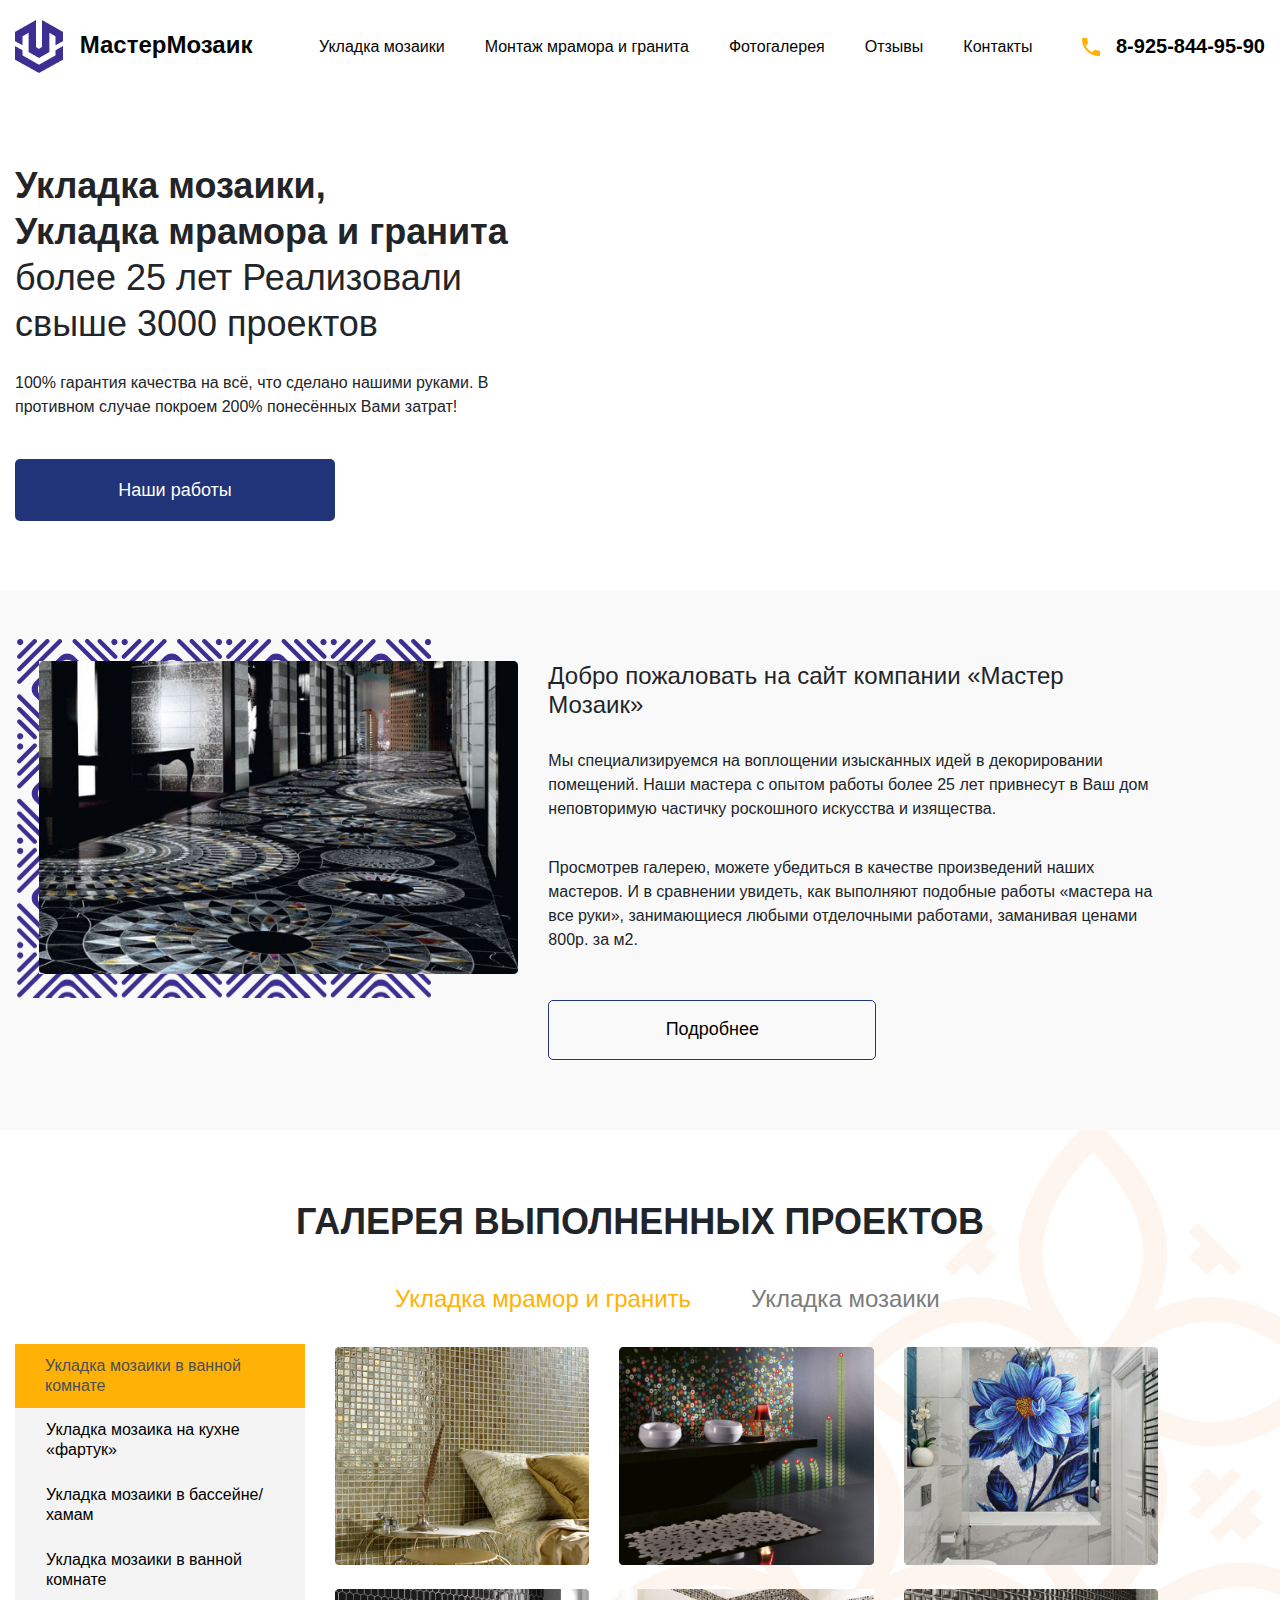
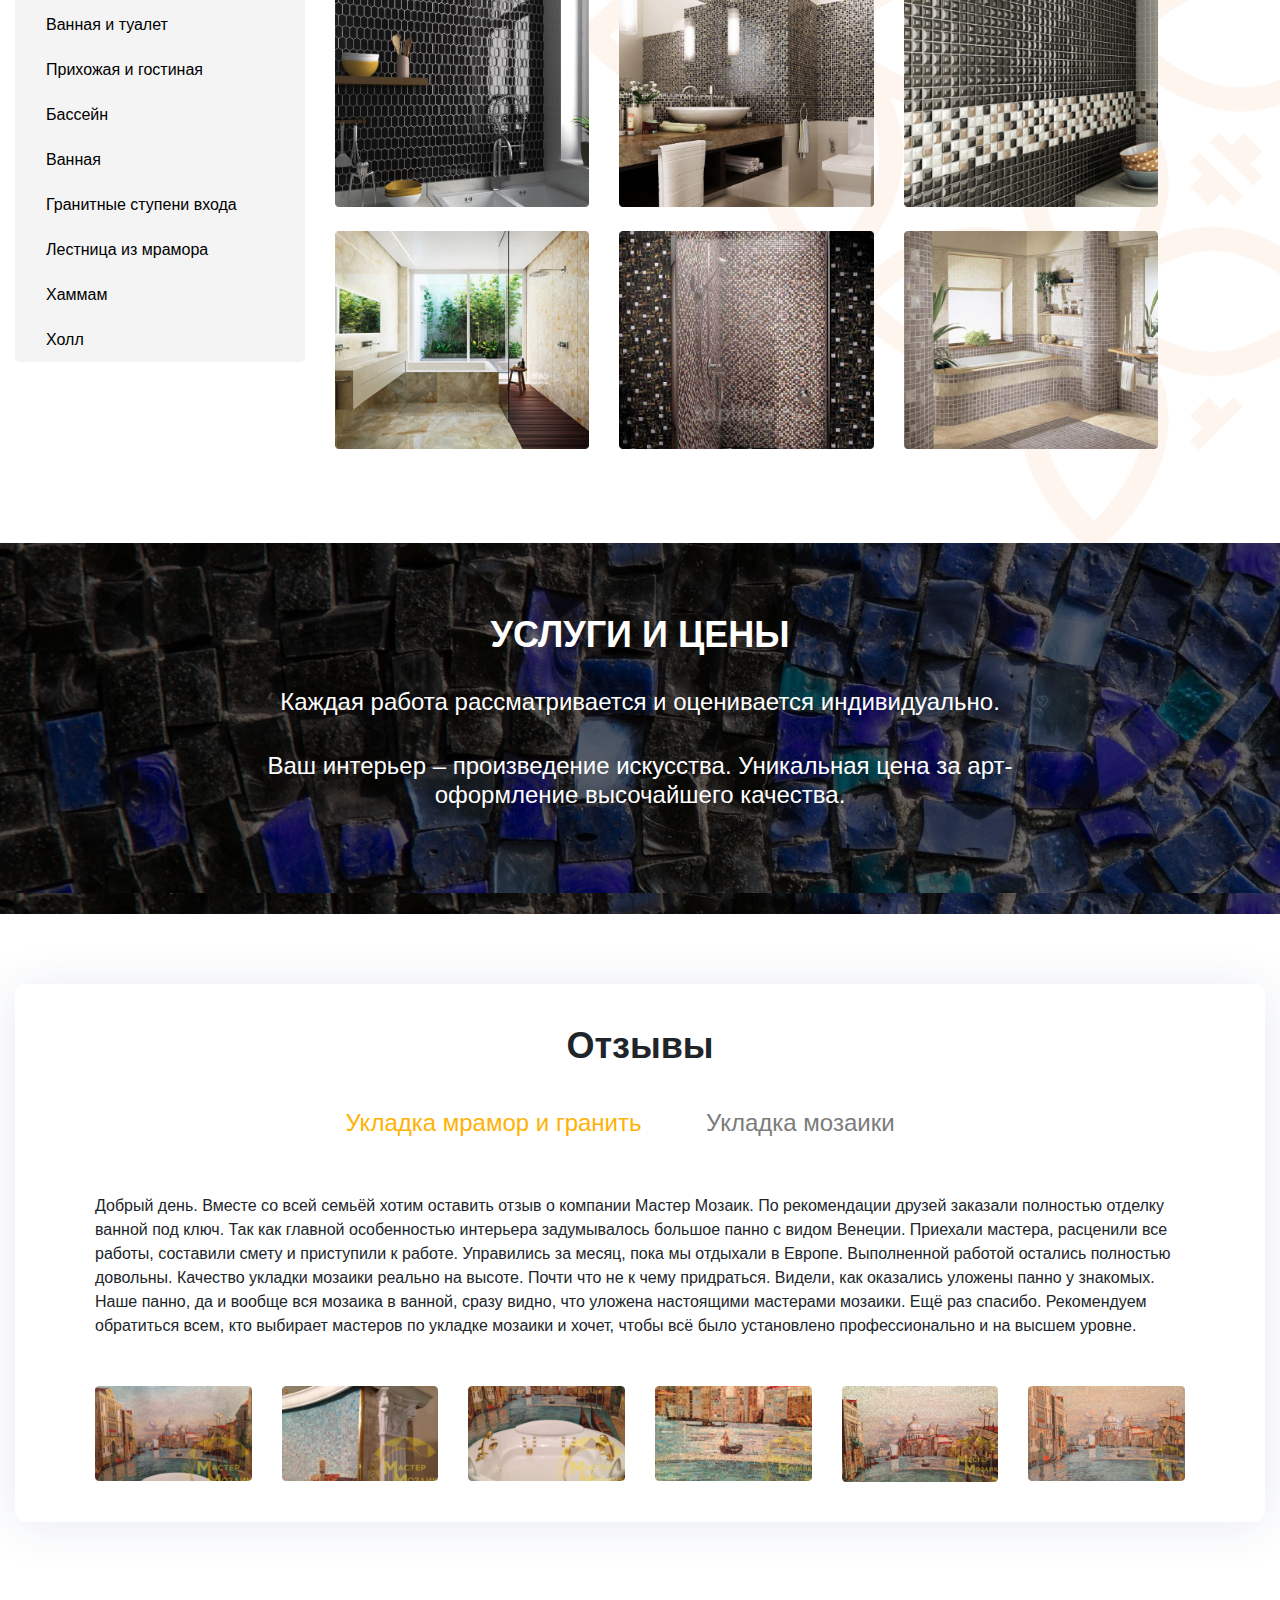
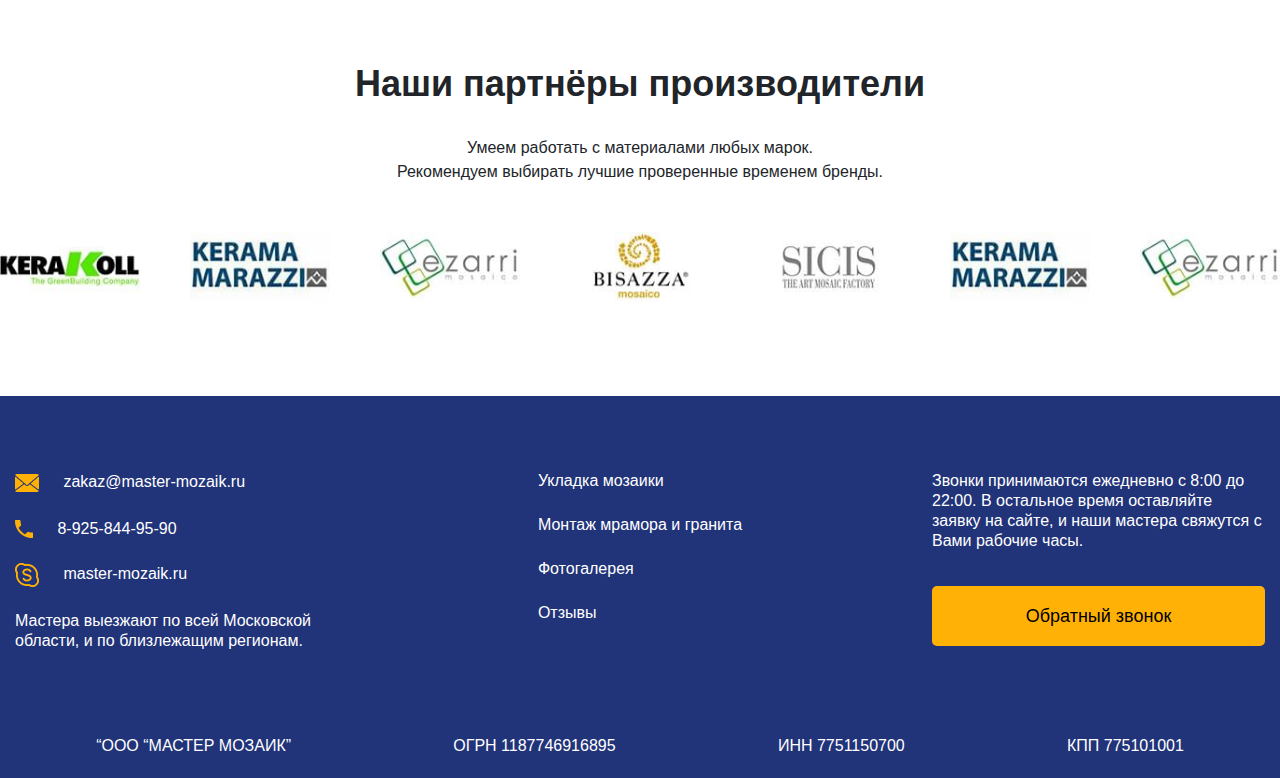
==== index.html @ a9ef850a "Add files via upload" ====
<!DOCTYPE html>
<html lang="en">
<head>
  <link rel="stylesheet" type="text/css" href="css/style.css">
  <meta charset="UTF-8">
  <meta name="viewport" content="width=device-width, initial-scale=1.0">
  <meta http-equiv="X-UA-Compatible" content="ie=edge">
  <title>new template</title>
</head>
<body>
  <header class="header">
    <div class="container">
      <div class="d-flex align-items-center">
        <div class="logo mr-auto">
          <a href="#">
            <img src="img/logo.png" alt="">
            МастерМозаик
          </a>
        </div>
        <nav class="nav">
          <a href="#">
            Укладка мозаики
          </a>
          <a href="#">
            Монтаж мрамора и гранита
          </a>
          <a href="#">
            Фотогалерея
          </a>
          <a href="#">
            Отзывы
          </a>
          <a href="#">
            Контакты
          </a>
        </nav>
        <div class="tel-box">
          <a href="tel:+8-925-844-95-90">
            <img src="img/icon-phone.png" alt="">
            8-925-844-95-90
          </a>
        </div>
      </div>
    </div>
  </header>
  <section class="start-section">
    <div class="container">
      <div class="row">
        <div class="col-md-5">
          <div class="start-section__title mb-4">
            <span>Укладка мозаики, <br/>Укладка мрамора и гранита </span>более 25 лет Реализовали свыше 3000 проектов
          </div>
          <p>
            100% гарантия качества на всё, что сделано нашими руками. В противном случае покроем 200% понесённых Вами затрат!
          </p>
          <div>
            <a href="#">
              Наши работы
            </a>
          </div>
        </div>
      </div>
    </div>
  </section>
  <section class="section-about">
    <div class="container">
      <div class="row">
        <div class="col-md-5">
          <div class="section-about__img">
            <img src="img/hallway.jpg" alt="">
          </div>
        </div>
        <div class="col-md-6">
          <div class="section-about__title">
            Добро пожаловать на сайт компании «Мастер Мозаик»
          </div>
          <p>
            Мы специализируемся на воплощении изысканных идей в декорировании помещений.
            Наши мастера с опытом работы более 25 лет привнесут в Ваш дом
            неповторимую частичку роскошного искусства и изящества.
          </p>
          <p>
            Просмотрев галерею, можете убедиться в качестве произведений наших мастеров.
            И в сравнении увидеть, как выполняют подобные работы «мастера на все руки»,
            занимающиеся любыми отделочными работами, заманивая ценами 800р. за м2.
          </p>
          <div class="link mt-5">
            <a href="#">
              Подробнее
            </a>
          </div>
        </div>
      </div>
    </div>
  </section>
  <section class="gallery">
    <div class="container">
      <div class="section-title">
        галерея выполненных проектов
      </div>
      <div class="row">
        <div class="col-md-3">
          <ul class="nav nav-tabs galleryTabs" id="galleryTabs" role="tablist">
            <li class="nav-item">
              <a class="nav-link active" data-toggle="tab" href="#galleryTabs1" role="tab" aria-selected="true">
                Укладка мозаики в ванной комнате
              </a>
            </li>
            <li class="nav-item">
              <a class="nav-link" data-toggle="tab" href="#galleryTabs2" role="tab" aria-selected="false">
                Укладка мозаика на кухне «фартук»
              </a>
            </li>
            <li class="nav-item">
              <a class="nav-link" data-toggle="tab" href="#galleryTabs3" role="tab" aria-selected="false">
                Укладка мозаики в бассейне/хамам
              </a>
            </li>
            <li class="nav-item">
              <a class="nav-link" data-toggle="tab" href="#galleryTabs4" role="tab" aria-selected="false">
                Укладка мозаики в ванной комнате
              </a>
            </li>
            <li class="nav-item">
              <a class="nav-link" data-toggle="tab" href="#galleryTabs5" role="tab" aria-selected="false">
                Ванная и туалет
              </a>
            </li>
            <li class="nav-item">
              <a class="nav-link" data-toggle="tab" href="#galleryTabs6" role="tab" aria-selected="false">
                Прихожая и гостиная
              </a>
            </li>
            <li class="nav-item">
              <a class="nav-link" data-toggle="tab" href="#galleryTabs7" role="tab" aria-selected="false">
                Бассейн
              </a>
            </li>
            <li class="nav-item">
              <a class="nav-link" data-toggle="tab" href="#galleryTabs8" role="tab" aria-selected="false">
                Ванная
              </a>
            </li>
            <li class="nav-item">
              <a class="nav-link" data-toggle="tab" href="#galleryTabs9" role="tab" aria-selected="false">
                Гранитные ступени входа
              </a>
            </li>
            <li class="nav-item">
              <a class="nav-link" data-toggle="tab" href="#galleryTabs10" role="tab" aria-selected="false">
                Лестница из мрамора
              </a>
            </li>
            <li class="nav-item">
              <a class="nav-link" data-toggle="tab" href="#galleryTabs11" role="tab" aria-selected="false">
                Хаммам
              </a>
            </li>
            <li class="nav-item">
              <a class="nav-link" data-toggle="tab" href="#galleryTabs12" role="tab" aria-selected="false">
                Холл
              </a>
            </li>
          </ul>

        </div>
        <div class="col-md-8">
          <div class="tab-content" id="galleryTabsContent">
            <div class="tab-pane fade show active" id="galleryTabs1" role="tabpanel">

              <ul class="nav nav-tabs galleryChoiceTabs" id="galleryChoiceTabs" role="tablist">
                <li class="nav-item">
                  <a class="nav-link active" id="home-tab" data-toggle="tab" href="#galleryChoiceTabs1" role="tab" aria-selected="true">
                    Укладка мрамор и гранить
                  </a>
                </li>
                <li class="nav-item">
                  <a class="nav-link" id="profile-tab" data-toggle="tab" href="#galleryChoiceTabs2" role="tab" aria-selected="false">
                    Укладка мозаики
                  </a>
                </li>
              </ul>
              <div class="tab-content" id="galleryChoiceTabsContent">
                <div class="tab-pane fade show active" id="galleryChoiceTabs1" role="tabpanel">
                  <div class="row">
                    <div class="col-md-4">
                      <div class="item-box">
                        <img src="img/gallery1.jpg" alt="">
                      </div>
                    </div>
                    <div class="col-md-4 mb-4">
                      <div class="item-box">
                        <img src="img/gallery2.jpg" alt="">
                      </div>
                    </div>
                    <div class="col-md-4 mb-4">
                      <div class="item-box">
                        <img src="img/gallery3.jpg" alt="">
                      </div>
                    </div>
                    <div class="col-md-4 mb-4">
                      <div class="item-box">
                        <img src="img/gallery4.jpg" alt="">
                      </div>
                    </div>
                    <div class="col-md-4 mb-4">
                      <div class="item-box">
                        <img src="img/gallery5.jpg" alt="">
                      </div>
                    </div>
                    <div class="col-md-4 mb-4">
                      <div class="item-box">
                        <img src="img/gallery6.jpg" alt="">
                      </div>
                    </div>
                    <div class="col-md-4 mb-4">
                      <div class="item-box">
                        <img src="img/gallery7.jpg" alt="">
                      </div>
                    </div>
                    <div class="col-md-4 mb-4">
                      <div class="item-box">
                        <img src="img/gallery8.jpg" alt="">
                      </div>
                    </div>
                    <div class="col-md-4 mb-4">
                      <div class="item-box">
                        <img src="img/gallery9.jpg" alt="">
                      </div>
                    </div>
                  </div>
                </div>
                <div class="tab-pane fade" id="galleryChoiceTabs2" role="tabpanel">
                  <div class="row">
                    <div class="col-md-4 mb-4">
                      <div class="item-box">
                        <img src="img/gallery4.jpg" alt="">
                      </div>
                    </div>
                    <div class="col-md-4 mb-4">
                      <div class="item-box">
                        <img src="img/gallery5.jpg" alt="">
                      </div>
                    </div>
                    <div class="col-md-4 mb-4">
                      <div class="item-box">
                        <img src="img/gallery6.jpg" alt="">
                      </div>
                    </div>
                    <div class="col-md-4 mb-4">
                      <div class="item-box">
                        <img src="img/gallery7.jpg" alt="">
                      </div>
                    </div>
                    <div class="col-md-4 mb-4">
                      <div class="item-box">
                        <img src="img/gallery8.jpg" alt="">
                      </div>
                    </div>
                    <div class="col-md-4 mb-4">
                      <div class="item-box">
                        <img src="img/gallery9.jpg" alt="">
                      </div>
                    </div>
                  </div>
                </div>
              </div>

            </div>
            <div class="tab-pane fade" id="galleryTabs2" role="tabpanel">
              2
            </div>
            <div class="tab-pane fade" id="galleryTabs3" role="tabpanel">
              3
            </div>
            <div class="tab-pane fade" id="galleryTabs4" role="tabpanel">
              4
            </div>
            <div class="tab-pane fade" id="galleryTabs5" role="tabpanel">
              5
            </div>
            <div class="tab-pane fade" id="galleryTabs6" role="tabpanel">
              6
            </div>
            <div class="tab-pane fade" id="galleryTabs7" role="tabpanel">
              7
            </div>
            <div class="tab-pane fade" id="galleryTabs8" role="tabpanel">
              8
            </div>
            <div class="tab-pane fade" id="galleryTabs9" role="tabpanel">
              9
            </div>
            <div class="tab-pane fade" id="galleryTabs10" role="tabpanel">
              10
            </div>
            <div class="tab-pane fade" id="galleryTabs11" role="tabpanel">
              11
            </div>
            <div class="tab-pane fade" id="galleryTabs12" role="tabpanel">
              12
            </div>
          </div>
        </div>
      </div>
    </div>
  </section>
  <section class="banner text-center" style="background-image: url('img/banner1.jpg')">
    <div class="container">
      <div class="banner_title">
        Услуги и цены
      </div>
      <p>
        Каждая работа рассматривается и оценивается индивидуально.
      </p>
      <p>
        Ваш интерьер – произведение искусства. Уникальная цена за арт-оформление высочайшего качества.
      </p>
    </div>
  </section>
  <section class="reviews">
    <div class="container">
      <div class="reviews__box">
        <div class="section-title">
          Отзывы
        </div>
        <ul class="nav nav-tabs galleryChoiceTabs reviewsTabs mb-5" id="reviewsTabs" role="tablist">
          <li class="nav-item">
            <a class="nav-link active" id="home-tab" data-toggle="tab" href="#reviewsTabs1" role="tab" aria-selected="true">
              Укладка мрамор и гранить
            </a>
          </li>
          <li class="nav-item">
            <a class="nav-link" id="profile-tab" data-toggle="tab" href="#reviewsTabs2" role="tab" aria-selected="false">
              Укладка мозаики
            </a>
          </li>
        </ul>
        <div class="tab-content" id="reviewsTabsContent">
          <div class="tab-pane fade show active" id="reviewsTabs1" role="tabpanel">
            <p>
              Добрый день. Вместе со всей семьёй хотим оставить отзыв о компании Мастер Мозаик. По рекомендации друзей заказали полностью отделку ванной под ключ. Так как главной особенностью интерьера задумывалось большое панно с видом Венеции. Приехали мастера, расценили все работы, составили смету и приступили к работе. Управились за месяц, пока мы отдыхали в Европе. Выполненной работой остались полностью довольны. Качество укладки мозаики реально на высоте. Почти что не к чему придраться. Видели, как оказались уложены панно у знакомых. Наше панно, да и вообще вся мозаика в ванной, сразу видно, что уложена настоящими мастерами мозаики. Ещё раз спасибо. Рекомендуем обратиться всем, кто выбирает мастеров по укладке мозаики и хочет, чтобы всё было установлено профессионально и на высшем уровне.
            </p>
            <div class="row mt-5">
              <div class="col-md-2">
                <img src="img/reviews1.jpg" alt="">
              </div>
              <div class="col-md-2">
                <img src="img/reviews2.jpg" alt="">
              </div>
              <div class="col-md-2">
                <img src="img/reviews3.jpg" alt="">
              </div>
              <div class="col-md-2">
                <img src="img/reviews4.jpg" alt="">
              </div>
              <div class="col-md-2">
                <img src="img/reviews5.jpg" alt="">
              </div>
              <div class="col-md-2">
                <img src="img/reviews6.jpg" alt="">
              </div>
            </div>
          </div>
          <div class="tab-pane fade" id="reviewsTabs2" role="tabpanel">

          </div>
        </div>

      </div>
    </div>
  </section>
  <section class="partners">
      <div class="section-title">
        Наши партнёры производители
      </div>
      <p>
        Умеем работать с материалами любых марок.
      </p>
      <p>
        Рекомендуем выбирать лучшие проверенные временем бренды.
      </p>
      <div class="loop owl-carousel owl-theme owl-loaded owl-drag mt-5">
        <img src="img/partners1.jpg" alt="">
        <img src="img/partners2.jpg" alt="">
        <img src="img/partners3.jpg" alt="">
        <img src="img/partners4.jpg" alt="">
        <img src="img/partners5.jpg" alt="">
        <img src="img/partners6.jpg" alt="">
        <img src="img/partners7.jpg" alt="">
        <img src="img/partners3.jpg" alt="">
        <img src="img/partners4.jpg" alt="">
      </div>
  </section>

  <footer class="footer">
    <div class="container">
      <div class="d-flex justify-content-between align-items-start">
        <div>
          <a href="mailto:zakaz@master-mozaik.ru">
            <img src="img/icon-envelope.png" alt="">
            zakaz@master-mozaik.ru
          </a>
          <a href="tel:+89258449590">
            <img src="img/icon-phone.png" alt="">
            8-925-844-95-90
          </a>
          <a href="#">
            <img src="img/icon-skype.png" alt="">
            master-mozaik.ru
          </a>
          <p>
            Мастера выезжают по всей Московской
            области, и по близлежащим регионам.
          </p>
        </div>
        <div>
          <a href="#">
            Укладка мозаики
          </a>
          <a href="#">
            Монтаж мрамора и гранита
          </a>
          <a href="#">
            Фотогалерея
          </a>
          <a href="#">
            Отзывы
          </a>
        </div>
        <div>
          <p>
            Звонки принимаются ежедневно с 8:00 до 22:00. В остальное время оставляйте заявку на сайте, и наши мастера свяжутся с Вами рабочие часы.
          </p>
          <button class="btn btn-callback">
            Обратный звонок
          </button>
        </div>
      </div>
      <div class="d-flex justify-content-around mt-5 text-white">
        <div>
          “ООО “МАСТЕР МОЗАИК”
        </div>
        <div>
          ОГРН 1187746916895
        </div>
        <div>
          ИНН 7751150700
        </div>
        <div>
          КПП 775101001
        </div>
      </div>
    </div>
  </footer>


  <script src="js/jquery-3.1.1.min.js"></script>
  <script src="js/bootstrap.min.js"></script>
  <script src="js/owl.carousel.min.js"></script>
  <script src="js/app.js"></script>
</body>
</html>
---- css/style.css ----
@import "normalize.css";
@import "bootstrap.min.css";
@import "owl.carousel.min.css";

<link rel="preconnect" href="https://fonts.googleapis.com">
<link rel="preconnect" href="https://fonts.gstatic.com" crossorigin>
<link href="https://fonts.googleapis.com/css2?family=Montserrat:wght@400;500;600&display=swap" rel="stylesheet">
body{
  font-family: 'Montserrat', sans-serif;
  font-size: 16px;
  color: #000;
  line-height: 26px;
}
img{
  max-width: 100%;
}
input,
button,
button:focus{
  outline: none;
  box-shadow: none !important;
}
a:hover{
  text-decoration: none;
}
section{
  padding: 70px 0;
}
.header{
  padding: 20px 0;
}
.logo a{
  font-weight: 600;
  font-size: 24px;
  line-height: 29px;
  color: #050505;
  display: block;
}
.logo img{
  margin-right: 10px;
}
.nav a{
  font-weight: 400;
  font-size: 16px;
  line-height: 20px;
  color: #050505;
  margin-right: 40px;
}
.tel-box a{
  font-weight: 700;
  font-size: 20px;
  line-height: 24px;
  color: #000;
}
.tel-box img{
  margin: 0 10px;
}
.section-about{
  background-color: #F9F9F9;
}
.section-about__img img{
  padding-left: 24px;
}
.section-about__img{
  position: relative;
  z-index: 1;
}
.section-about__img:before{
  content: "";
  position: absolute;
  width: 100%;
  height: 115%;
  left: 0;
  top: -7.5%;
  background-image: url("../img/hallway-bg.png");
  background-repeat: no-repeat;
  z-index: -1;
}
.section-about__title{
  font-weight: 500;
  font-size: 24px;
  line-height: 29px;
  margin-bottom: 30px;
}
p{
  margin-bottom: 35px;
}
.link a,
.link button{
  border-radius: 5px;
  width: 328px;
  height: 60px;
  background: transparent;
  border: 1px solid #22347C;
  color: #000;
  display: block;
  text-align: center;
  padding: 15px 0;
  font-size: 18px;
}
.section-title{
  font-weight: 600;
  font-size: 36px;
  line-height: 44px;
  text-transform: uppercase;
  margin-bottom: 30px;
  text-align: center;
}
.gallery{
  background-image: url("../img/gallery-bg.png");
  background-repeat: no-repeat;
  background-position: right;
}
.galleryTabs li{
  display: block;
  width: 100%;
}
.galleryTabs a{
  font-weight: 400;
  font-size: 16px;
  line-height: 20px;
  color: #000;
  display: block;
  width: 100%;
  padding: 12px 30px;
  margin: 0;
  border-radius: 0 !important;
}
.galleryTabs a.active{
  background-color: #FFB106 !important;
  border: none;
}
.galleryTabs a:hover{
  border-color: #FFB106 !important;
}
.galleryTabs{
  background-color: #F4F4F4;
  border-radius: 5px;
  margin-top: 70px;
}

.galleryChoiceTabs a{
  font-weight: 500;
  font-size: 24px;
  line-height: 29px;
  color: #7C7C7C;
  border: none !important;
  padding: 10px 10px;
}
.nav-tabs{
  border: none;
}
.galleryChoiceTabs a.active{
  color: #FFB106 !important;
  border: none;
}
.galleryChoiceTabs {
  margin-left: 50px;
  margin-bottom: 25px;
}
.banner_title{
  font-weight: 600;
  font-size: 36px;
  line-height: 44px;
  text-align: center;
  text-transform: uppercase;
  color: #FFF;
  margin-bottom: 30px;
}
.banner p{
  color: #fff;
  font-size: 24px;
  line-height: 29px;
  max-width: 770px;
  margin-left: auto;
  margin-right: auto;
}
.reviews__box{
  background: #FFFFFF;
  box-shadow: 0px 4px 50px rgba(33, 51, 121, 0.1);
  border-radius: 10px;
  padding: 40px 80px;
}
.reviewsTabs{
  margin: 0;
  display: block;
  text-align: center;
}
.reviewsTabs li{
  display: inline-block;
}
.partners .section-title,
.reviews .section-title{
  text-transform: none;
}
.partners p{
  max-width: 555px;
  margin: 0 auto;
  text-align: center;
}
.footer{
  background-color: #213379;
  padding-top: 75px;
  padding-bottom: 20px;
}
.footer a{
  font-weight: 400;
  font-size: 16px;
  line-height: 20px;
  color: #FFFFFF;
  display: block;
  margin-bottom: 24px;
}
.footer p{
  font-weight: 400;
  font-size: 16px;
  line-height: 20px;
  color: #FFFFFF;
  max-width: 333px;
}
.footer img{
  margin-right: 20px;
}
.btn-callback{
  font-weight: 500;
  font-size: 18px;
  line-height: 22px;
  color: #000000;
  width: 100%;
  padding: 18px;
  background: #FFB106;
  box-shadow: 0px 4px 5px rgba(0, 0, 0, 0.05);
  border-radius: 5px;
}
.start-section__title{
  font-weight: 400;
  font-size: 36px;
  line-height: 46px;
}
.start-section__title span{
  font-weight: 600;
  display: block;
}
.start-section a{
  font-weight: 500;
  font-size: 18px;
  line-height: 22px;
  color: #fff;
  background: #213379;
  border-radius: 5px;
  padding: 20px;
  width: 320px;
  display: block;
  margin-top: 40px;
  text-align: center;
}
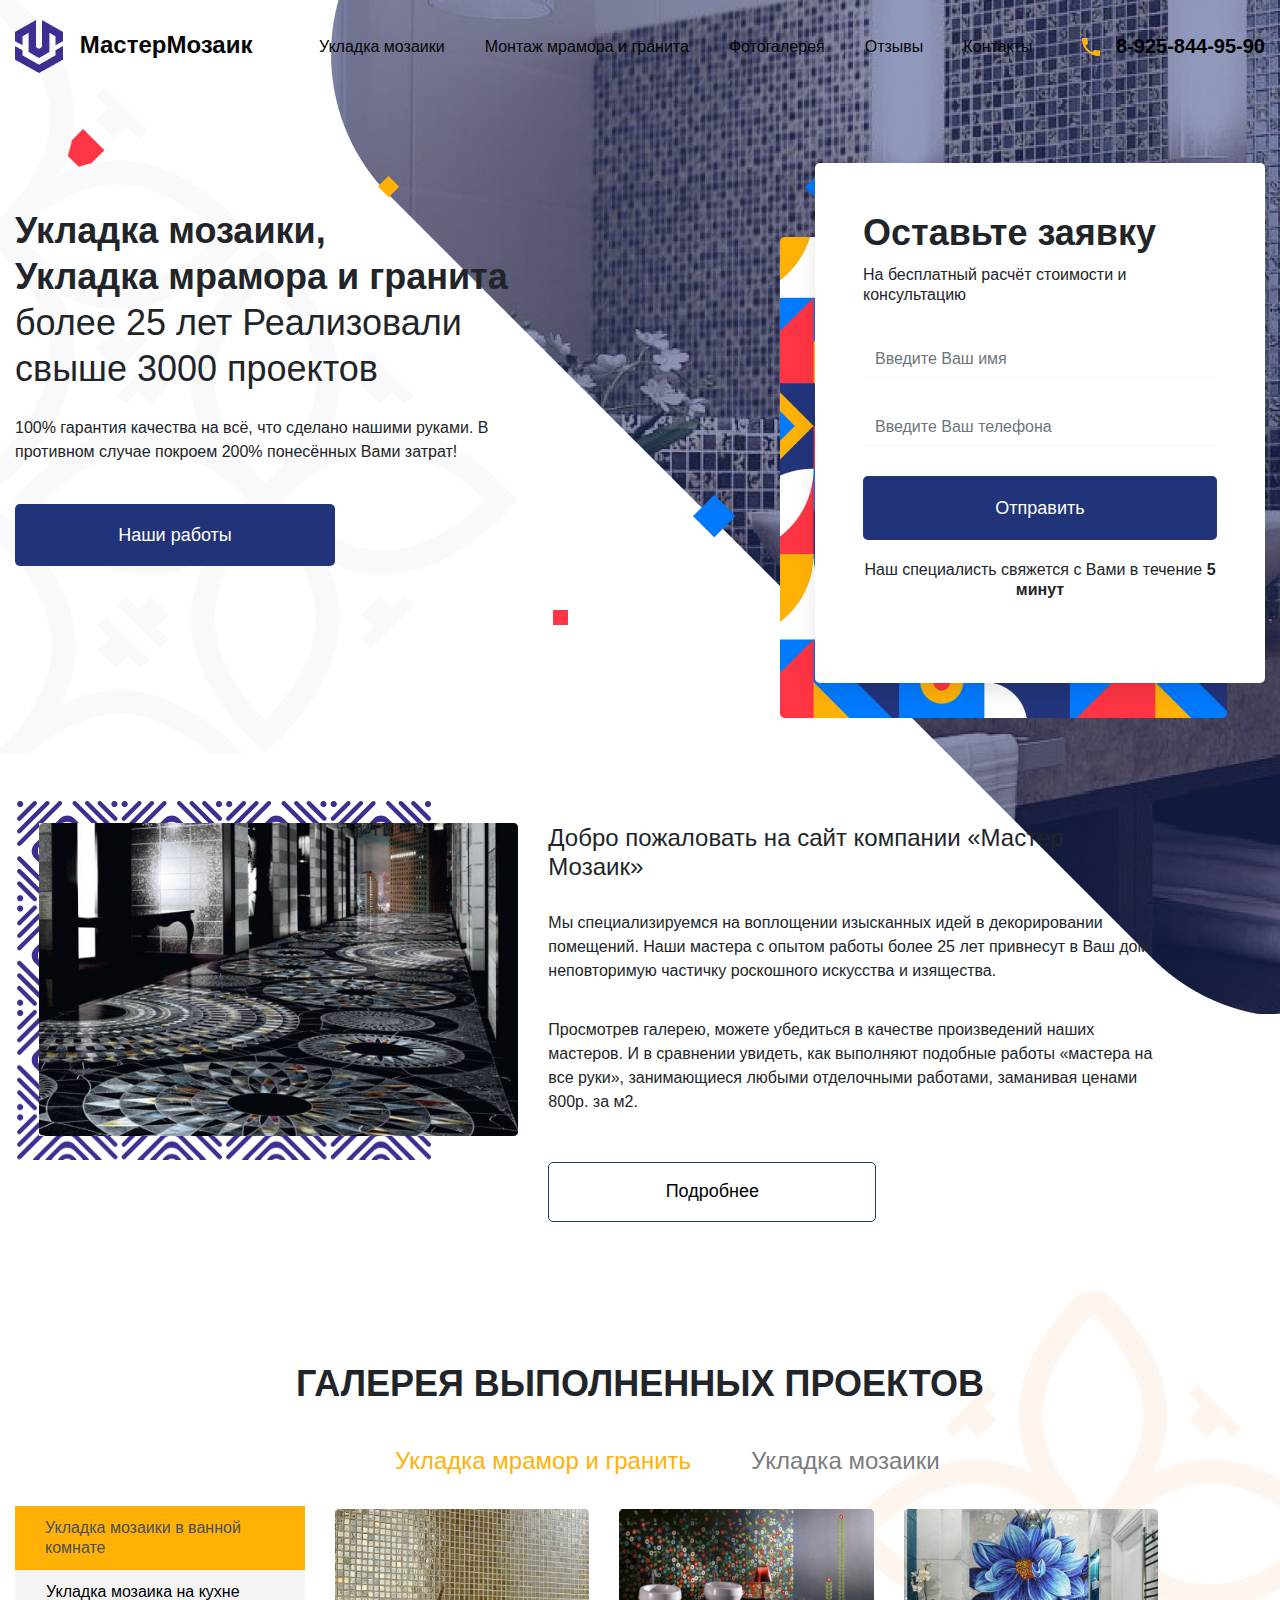
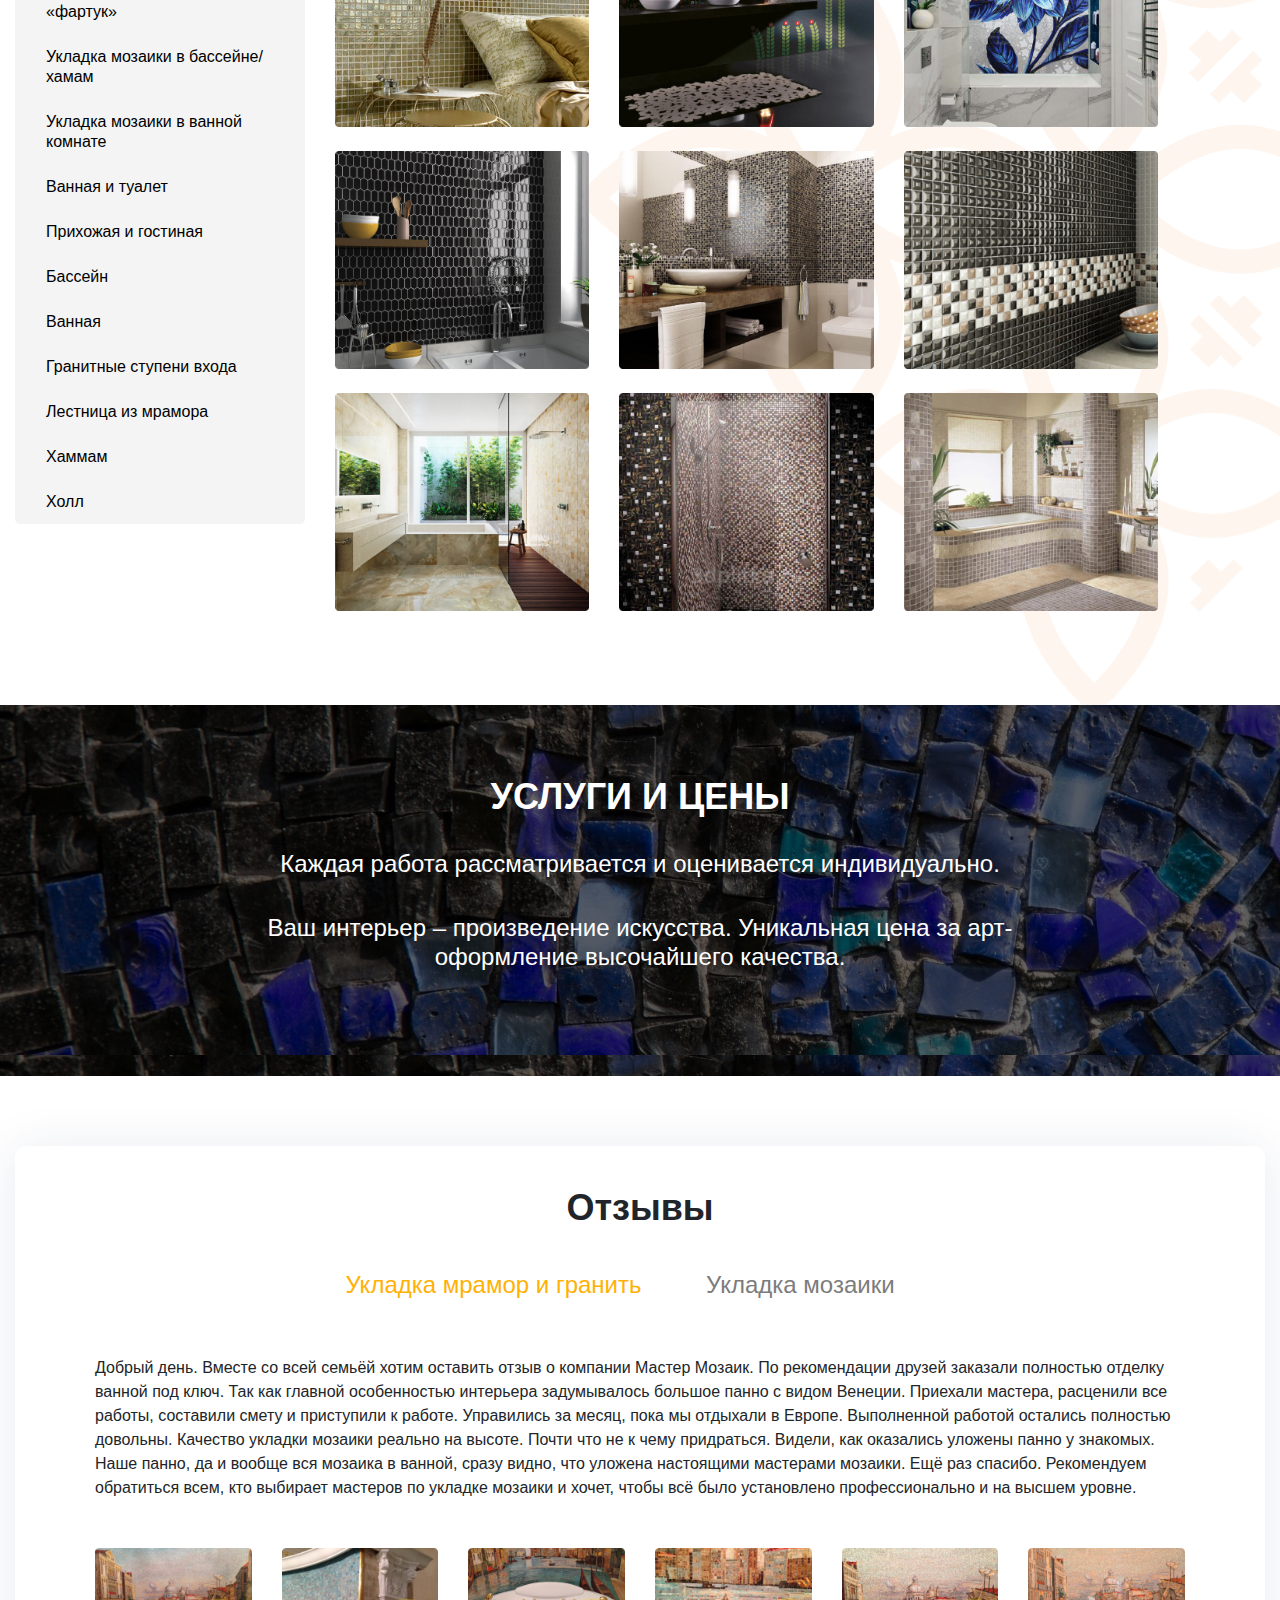
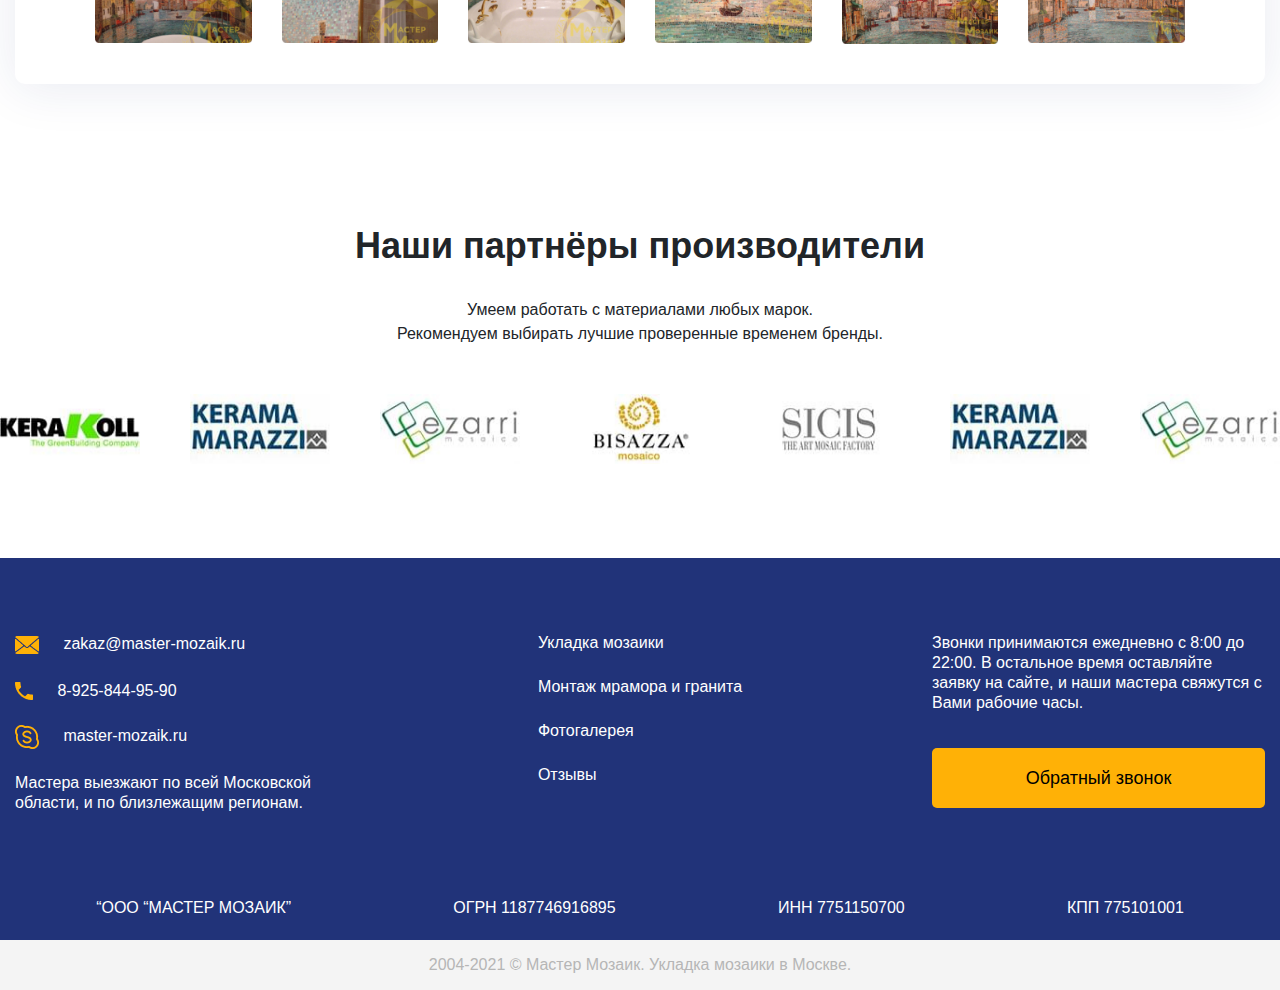
==== commit 9280f4f4: "Add files via upload" ====
--- a/index.html
+++ b/index.html
@@ -8,91 +8,125 @@
   <title>new template</title>
 </head>
 <body>
-  <header class="header">
-    <div class="container">
-      <div class="d-flex align-items-center">
-        <div class="logo mr-auto">
-          <a href="#">
-            <img src="img/logo.png" alt="">
-            МастерМозаик
-          </a>
-        </div>
-        <nav class="nav">
-          <a href="#">
-            Укладка мозаики
-          </a>
-          <a href="#">
-            Монтаж мрамора и гранита
-          </a>
-          <a href="#">
-            Фотогалерея
-          </a>
-          <a href="#">
-            Отзывы
-          </a>
-          <a href="#">
-            Контакты
-          </a>
-        </nav>
-        <div class="tel-box">
-          <a href="tel:+8-925-844-95-90">
-            <img src="img/icon-phone.png" alt="">
-            8-925-844-95-90
-          </a>
-        </div>
-      </div>
-    </div>
-  </header>
-  <section class="start-section">
-    <div class="container">
-      <div class="row">
-        <div class="col-md-5">
-          <div class="start-section__title mb-4">
-            <span>Укладка мозаики, <br/>Укладка мрамора и гранита </span>более 25 лет Реализовали свыше 3000 проектов
-          </div>
-          <p>
-            100% гарантия качества на всё, что сделано нашими руками. В противном случае покроем 200% понесённых Вами затрат!
-          </p>
-          <div>
+    <div class="mainbg"></div>
+  <div class="main-bg">
+    <header class="header">
+      <div class="container">
+        <div class="d-flex align-items-center">
+          <div class="logo mr-auto">
             <a href="#">
-              Наши работы
-            </a>
-          </div>
-        </div>
-      </div>
-    </div>
-  </section>
-  <section class="section-about">
-    <div class="container">
-      <div class="row">
-        <div class="col-md-5">
-          <div class="section-about__img">
-            <img src="img/hallway.jpg" alt="">
-          </div>
-        </div>
-        <div class="col-md-6">
-          <div class="section-about__title">
-            Добро пожаловать на сайт компании «Мастер Мозаик»
-          </div>
-          <p>
-            Мы специализируемся на воплощении изысканных идей в декорировании помещений.
-            Наши мастера с опытом работы более 25 лет привнесут в Ваш дом
-            неповторимую частичку роскошного искусства и изящества.
-          </p>
-          <p>
-            Просмотрев галерею, можете убедиться в качестве произведений наших мастеров.
-            И в сравнении увидеть, как выполняют подобные работы «мастера на все руки»,
-            занимающиеся любыми отделочными работами, заманивая ценами 800р. за м2.
-          </p>
-          <div class="link mt-5">
+              <img src="img/logo.png" alt="" class="regular-logo">
+              <img src="img/logo-white.png" alt="" class="logo-white">
+              МастерМозаик
+            </a>
+          </div>
+          <div id="menuToggle">
+				    <input type="checkbox">
+				    <span id="span1"></span>
+				    <span id="span2"></span>
+				    <span id="span3"></span>
+				  </div>
+          <nav class="nav">
             <a href="#">
-              Подробнее
-            </a>
-          </div>
-        </div>
-      </div>
-    </div>
-  </section>
+              Укладка мозаики
+            </a>
+            <a href="#">
+              Монтаж мрамора и гранита
+            </a>
+            <a href="#">
+              Фотогалерея
+            </a>
+            <a href="#">
+              Отзывы
+            </a>
+            <a href="#">
+              Контакты
+            </a>
+            <div class="tel-box tel-box-mobile d-md-none">
+              <a href="tel:+8-925-844-95-90">
+                <img src="img/icon-phone.png" alt="">
+                8-925-844-95-90
+              </a>
+            </div>
+          </nav>
+          <div class="tel-box">
+            <a href="tel:+8-925-844-95-90">
+              <img src="img/icon-phone.png" alt="">
+              8-925-844-95-90
+            </a>
+          </div>
+        </div>
+      </div>
+    </header>
+    <section class="start-section">
+      <div class="container">
+        <div class="row">
+          <div class="col-md-5">
+            <div class="start-section__title mb-4">
+              <span>Укладка мозаики, <br/>Укладка мрамора и гранита </span>более 25 лет Реализовали свыше 3000 проектов
+            </div>
+            <p>
+              100% гарантия качества на всё, что сделано нашими руками. В противном случае покроем 200% понесённых Вами затрат!
+            </p>
+            <div>
+              <a href="#">
+                Наши работы
+              </a>
+            </div>
+          </div>
+          <div class="col-md-5 offset-lg-2">
+            <div class="callback_form">
+              <div class="callback_form__title">
+                Оставьте заявку
+              </div>
+              <p>
+                На бесплатный расчёт стоимости и консультацию
+              </p>
+              <input type="text" class="form-control" id="" value="" placeholder="Введите Ваш имя">
+              <input type="text" class="form-control" id="" value="" placeholder="Введите Ваш телефона">
+              <button type="submit" class="btn link">Отправить</button>
+              <p class="text-center">
+                Наш специалисть свяжется с Вами в течение <b>5 минут</b>
+              </p>
+            </div>
+          </div>
+        </div>
+      </div>
+    </section>
+  </div>
+    <section class="section-about">
+      <div class="container">
+        <div class="row">
+          <div class="col-md-5">
+            <div class="section-about__img">
+              <img src="img/hallway.jpg" alt="">
+            </div>
+          </div>
+          <div class="col-md-6">
+            <div class="section-about__title">
+              Добро пожаловать на сайт компании «Мастер Мозаик»
+            </div>
+            <p>
+              Мы специализируемся на воплощении изысканных идей в декорировании помещений.
+              Наши мастера с опытом работы более 25 лет привнесут в Ваш дом
+              неповторимую частичку роскошного искусства и изящества.
+            </p>
+            <p>
+              Просмотрев галерею, можете убедиться в качестве произведений наших мастеров.
+              И в сравнении увидеть, как выполняют подобные работы «мастера на все руки»,
+              занимающиеся любыми отделочными работами, заманивая ценами 800р. за м2.
+            </p>
+            <div class="link mt-5">
+              <a href="#">
+                Подробнее
+              </a>
+            </div>
+          </div>
+        </div>
+      </div>
+    </section>
+
+
   <section class="gallery">
     <div class="container">
       <div class="section-title">
@@ -183,7 +217,7 @@
               <div class="tab-content" id="galleryChoiceTabsContent">
                 <div class="tab-pane fade show active" id="galleryChoiceTabs1" role="tabpanel">
                   <div class="row">
-                    <div class="col-md-4">
+                    <div class="col-md-4 mb-4">
                       <div class="item-box">
                         <img src="img/gallery1.jpg" alt="">
                       </div>
@@ -341,7 +375,7 @@
             <p>
               Добрый день. Вместе со всей семьёй хотим оставить отзыв о компании Мастер Мозаик. По рекомендации друзей заказали полностью отделку ванной под ключ. Так как главной особенностью интерьера задумывалось большое панно с видом Венеции. Приехали мастера, расценили все работы, составили смету и приступили к работе. Управились за месяц, пока мы отдыхали в Европе. Выполненной работой остались полностью довольны. Качество укладки мозаики реально на высоте. Почти что не к чему придраться. Видели, как оказались уложены панно у знакомых. Наше панно, да и вообще вся мозаика в ванной, сразу видно, что уложена настоящими мастерами мозаики. Ещё раз спасибо. Рекомендуем обратиться всем, кто выбирает мастеров по укладке мозаики и хочет, чтобы всё было установлено профессионально и на высшем уровне.
             </p>
-            <div class="row mt-5">
+            <div class="row mt-5 reviews-img">
               <div class="col-md-2">
                 <img src="img/reviews1.jpg" alt="">
               </div>
@@ -371,15 +405,17 @@
     </div>
   </section>
   <section class="partners">
-      <div class="section-title">
-        Наши партнёры производители
-      </div>
-      <p>
-        Умеем работать с материалами любых марок.
-      </p>
-      <p>
-        Рекомендуем выбирать лучшие проверенные временем бренды.
-      </p>
+      <div class="container">
+        <div class="section-title">
+          Наши партнёры производители
+        </div>
+        <p>
+          Умеем работать с материалами любых марок.
+        </p>
+        <p>
+          Рекомендуем выбирать лучшие проверенные временем бренды.
+        </p>
+      </div>
       <div class="loop owl-carousel owl-theme owl-loaded owl-drag mt-5">
         <img src="img/partners1.jpg" alt="">
         <img src="img/partners2.jpg" alt="">
@@ -395,7 +431,7 @@
 
   <footer class="footer">
     <div class="container">
-      <div class="d-flex justify-content-between align-items-start">
+      <div class="d-md-flex justify-content-between align-items-start">
         <div>
           <a href="mailto:zakaz@master-mozaik.ru">
             <img src="img/icon-envelope.png" alt="">
@@ -437,7 +473,7 @@
           </button>
         </div>
       </div>
-      <div class="d-flex justify-content-around mt-5 text-white">
+      <div class="d-md-flex justify-content-around mt-5 text-white">
         <div>
           “ООО “МАСТЕР МОЗАИК”
         </div>
@@ -453,7 +489,11 @@
       </div>
     </div>
   </footer>
-
+  <div class="copyright">
+    <div class="container">
+      2004-2021 © Мастер Мозаик. Укладка мозаики в Москве.
+    </div>
+  </div>
 
   <script src="js/jquery-3.1.1.min.js"></script>
   <script src="js/bootstrap.min.js"></script>
--- a/css/style.css
+++ b/css/style.css
@@ -55,9 +55,7 @@
 .tel-box img{
   margin: 0 10px;
 }
-.section-about{
-  background-color: #F9F9F9;
-}
+
 .section-about__img img{
   padding-left: 24px;
 }
@@ -236,6 +234,7 @@
   font-weight: 400;
   font-size: 36px;
   line-height: 46px;
+  margin-top: 45px;
 }
 .start-section__title span{
   font-weight: 600;
@@ -254,3 +253,327 @@
   margin-top: 40px;
   text-align: center;
 }
+.callback_form{
+  background: #FFFFFF;
+  box-shadow: 0px 10px 20px rgba(0, 0, 0, 0.1);
+  border-radius: 5px;
+  max-width: 450px;
+  padding: 48px;
+  margin-left: auto;
+  position: relative;
+}
+.callback_form:before {
+    content: "";
+    position: absolute;
+    width: 100%;
+    height: 115%;
+    left: -35px;
+    bottom: -35px;
+    background-image: url(../img/form-bg.png);
+    background-repeat: no-repeat;
+    z-index: -1;
+    background-position: bottom left;
+}
+.callback_form button{
+  font-weight: 500;
+  font-size: 18px;
+  line-height: 22px;
+  color: #fff;
+  background: #213379;
+  border-radius: 5px;
+  padding: 20px;
+  width: 100%;
+  display: block;
+  text-align: center;
+  margin-bottom: 20px;
+}
+.callback_form input{
+  font-weight: 400;
+  font-size: 16px;
+  line-height: 20px;
+  color: #BEBEBE;
+  border: none;
+  border-bottom: 1px solid #F4F4F4;
+  margin-bottom: 30px;
+}
+.callback_form p{
+  font-weight: 400;
+  font-size: 16px;
+  line-height: 20px;
+  margin-top: 10px;
+}
+.callback_form__title{
+  font-weight: 600;
+  font-size: 36px;
+  line-height: 44px;
+}
+.main-bg{
+  background-image: url(../img/bg-pattern.png);
+  background-repeat: no-repeat;
+  top: 0;
+  left: 0;
+  position: relative;
+}
+.start-section:before {
+    content: "";
+    position: absolute;
+    width: 100%;
+    height: 115%;
+    left: -35px;
+    bottom: -35px;
+    background-image: url(../img/bg-rombs.png);
+    background-repeat: no-repeat;
+    background-position: 22% 68%;
+    z-index: -1;
+}
+.mainbg{
+  background-image: url(../img/bg-corner.jpg);
+  position: absolute;
+  width: 100%;
+  height: 1014px;
+  background-repeat: no-repeat;
+  background-position: top right;
+  top: 0;
+  right: 0;
+  z-index: -1;
+}
+#menuToggle {
+  overflow: hidden;
+  display: flex;
+  flex-direction: column;
+  justify-content: center;
+  align-items: center;
+  z-index: 13;
+  height: 25px;
+  width: 25px;
+}
+
+#menuToggle {
+    overflow: hidden;
+    display: flex;
+    flex-direction: column;
+    justify-content: center;
+    align-items: center;
+    width: 45px;
+    height: 35px;
+    z-index: 13;
+}
+#menuToggle input {
+    display: flex;
+    width: 60px;
+    height: 60px;
+    position: absolute;
+    cursor: pointer;
+    opacity: 0;
+    z-index: 20;
+}
+#menuToggle span {
+  width: 25px;
+  height: 3px;
+  margin-bottom: 5px;
+  background: #fff;
+  border-radius: 4px;
+  -webkit-transition: all .7s cubic-bezier(.08,.81,.87,.71);
+  -moz-transition: all .7s cubic-bezier(.08,.81,.87,.71);
+  -ms-transition: all .7s cubic-bezier(.08,.81,.87,.71);
+  -o-transition: all .7s cubic-bezier(.08,.81,.87,.71);
+  transition: all .7s cubic-bezier(.08,.81,.87,.71);
+  z-index: 10;
+  margin-left: auto;
+}
+#menuToggle span:last-of-type{
+  margin-bottom: 0;
+}
+#span1 {
+    transform-origin: 4px 0px;
+}
+#menuToggle #span2{
+  width: 15px;
+}
+#span3 {
+    transform-origin: bottom right;
+}
+#menuToggle input:checked ~ #span1 {
+  transform: rotate(90deg) translate(0px);
+  margin-right: -3px;
+}
+#menuToggle input:checked ~ #span2 {
+  transform: rotate(270deg) translate(6px);
+  margin-right: 3px;
+}
+#menuToggle input:checked ~ #span3 {
+  transform: rotate(90deg) translate(1px);
+  margin-right: 4px;
+}
+.copyright{
+  background-color: #F4F4F4;
+  font-weight: 400;
+  font-size: 16px;
+  line-height: 20px;
+  text-align: center;
+  color: #B6B6B6;
+  padding: 15px 0;
+}
+@media (min-width: 581px){
+  #menuToggle {
+    display: none;
+  }
+  .logo-white{
+    display: none;
+  }
+}
+@media (max-width: 580px){
+  .tel-box{
+    display: none;
+  }
+  .start-section{
+    color: #fff;
+  }
+  .header{
+    background-color: #213379;
+  }
+  .logo a{
+    color: #fff;
+  }
+  .logo-white{
+    display: inline;
+  }
+  .regular-logo{
+    display: none;
+  }
+  header .nav {
+    position: absolute;
+    background: #213379;
+    width: 100%;
+    height: fit-content;
+    z-index: 13;
+    top: -110%;
+    left: 0;
+    transition: all .5s ease;
+    padding: 20px 0;
+    max-height: 100%;
+    overflow-y: scroll;
+    display: block;
+  }
+  .nav.active {
+    top: 62px;
+  }
+  .nav a{
+    color: #fff;
+    display: block;
+    margin-bottom: 40px;
+    text-align: center;
+  }
+  .tel-box-mobile{
+    display: block;
+  }
+  .main-bg{
+    background-image: none;
+  }
+  .start-section__title{
+    font-size: 24px;
+    text-align: center;
+    margin-top: 0;
+  }
+  .start-section{
+    text-align: center;
+  }
+  section {
+    padding: 30px 0;
+  }
+  .start-section a{
+    margin: 20px auto;
+  }
+  .start-section:before,
+  .section-about__img:before{
+    display: none;
+  }
+  .callback_form{
+    color: #000;
+    padding: 40px 20px;
+  }
+  .callback_form__title{
+    font-size: 24px;
+  }
+  .mainbg {
+    background-image: url(../img/bg-corner-mobile.png);
+    height: 882px;
+  }
+  .section-about__img img {
+    padding-left: 0;
+    height: 320px;
+    object-fit: cover;
+  }
+  .callback_form:before {
+    height: 105%;
+    left: 0;
+    bottom: -14px;
+    background-repeat: repeat;
+    z-index: -1;
+    border-radius: 5px;
+  }
+  .section-about{
+    background-color: #F9F9F9;
+    text-align: center;
+  }
+  .section-about__title{
+    margin-top: 25px;
+    font-size: 24px;
+  }
+  .section-title{
+    font-size: 24px;
+  }
+  .nav-tabs a{
+    color: #000;
+  }
+  .galleryChoiceTabs {
+    margin-left: 0;
+    margin-bottom: 0;
+  }
+  li.nav-item {
+    display: block;
+    width: 100%;
+  }
+  .galleryChoiceTabs a {
+    font-size: 17px;
+    margin-bottom: 0 !important;
+    text-align: center !important;
+    display: block !important;
+  }
+  .banner_title{
+    font-size: 24px;
+  }
+  .banner p{
+    font-size: 16px;
+  }
+  .reviews__box{
+    padding: 20px;
+  }
+  .galleryChoiceTabs{
+    display: flex;
+  }
+  .galleryChoiceTabs li{
+    width: 50%;
+  }
+  .galleryChoiceTabs li a{
+    margin: 0;
+    text-align: left important;;
+  }
+  .galleryChoiceTabs li a:nth-child(2){
+    text-align: right important;
+  }
+  .galleryChoiceTabs p{
+    font-size: 14px;
+    text-align: center;
+  }
+  .reviews-img>div{
+    margin-bottom: 10px;
+    text-align: center;
+  }
+  .partners p{
+    font-size: 14px;
+  }
+  .footer{
+    text-align: center;
+  }
+}
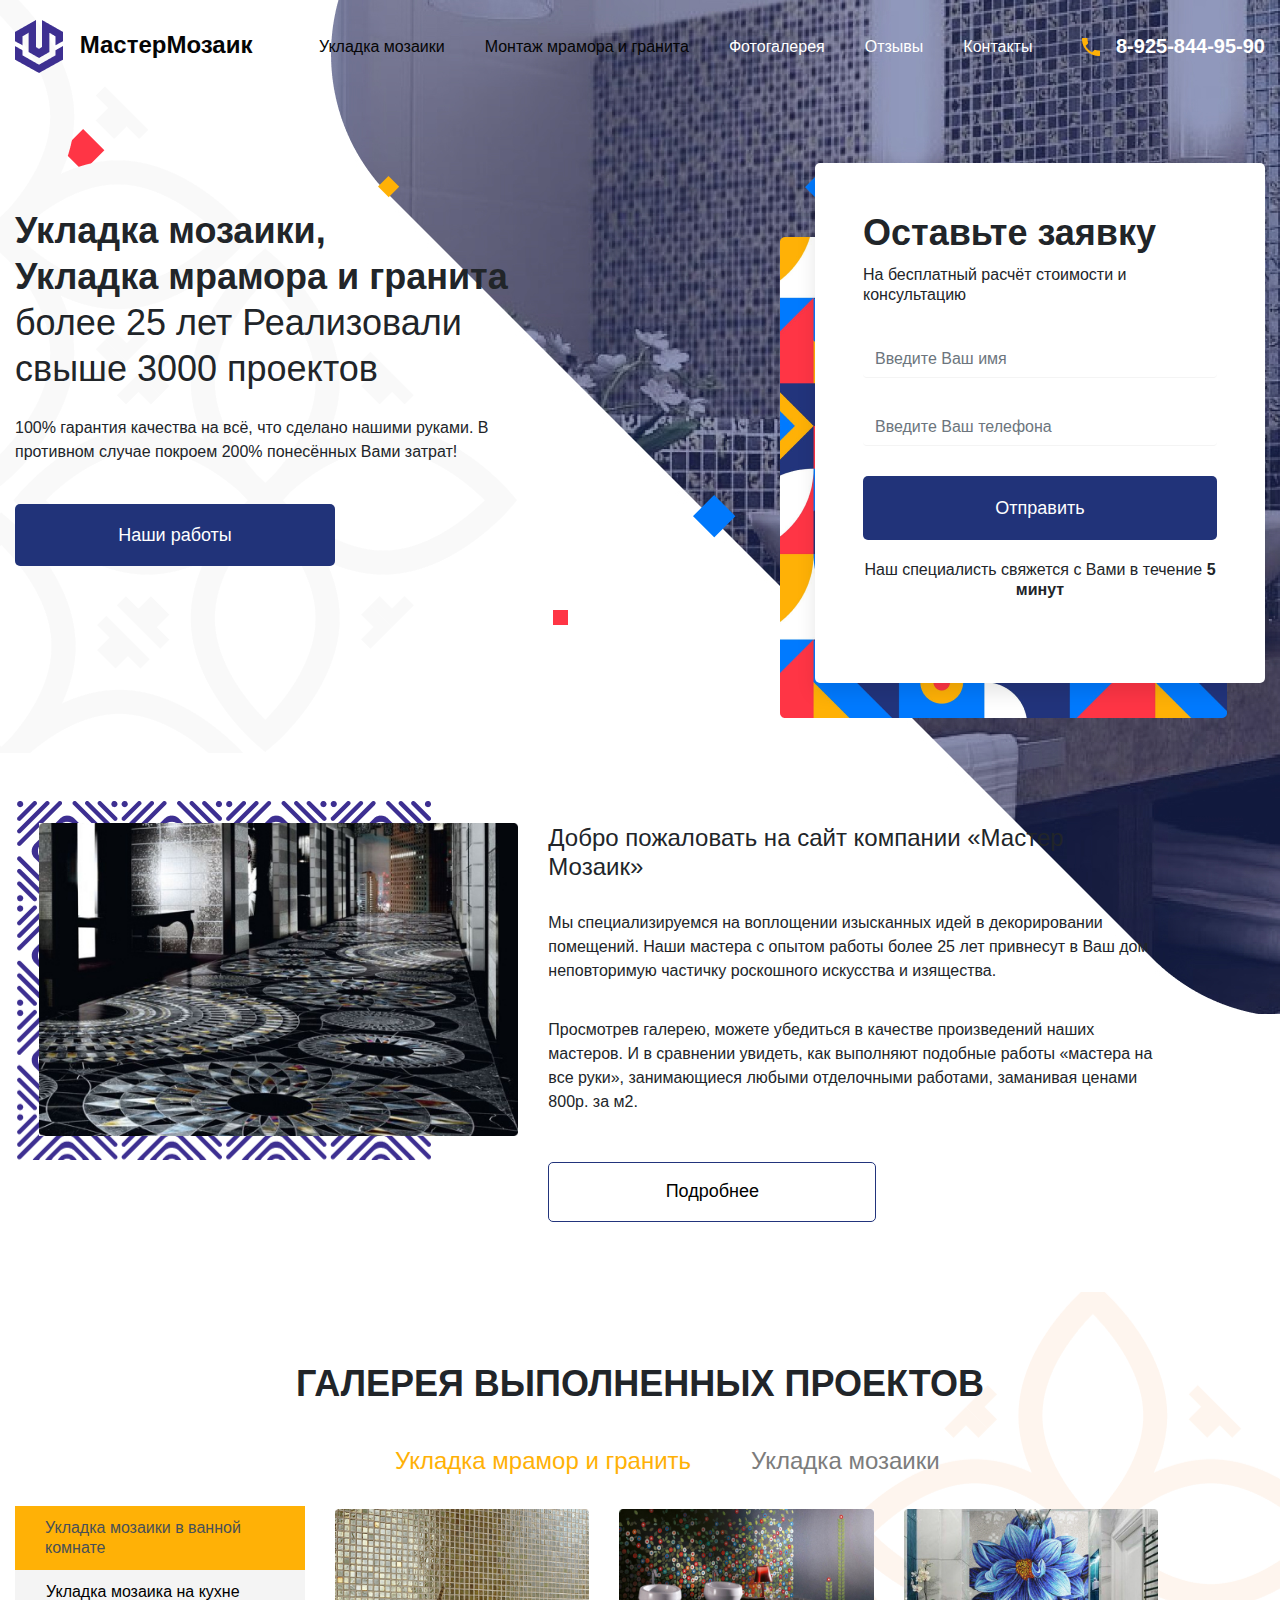
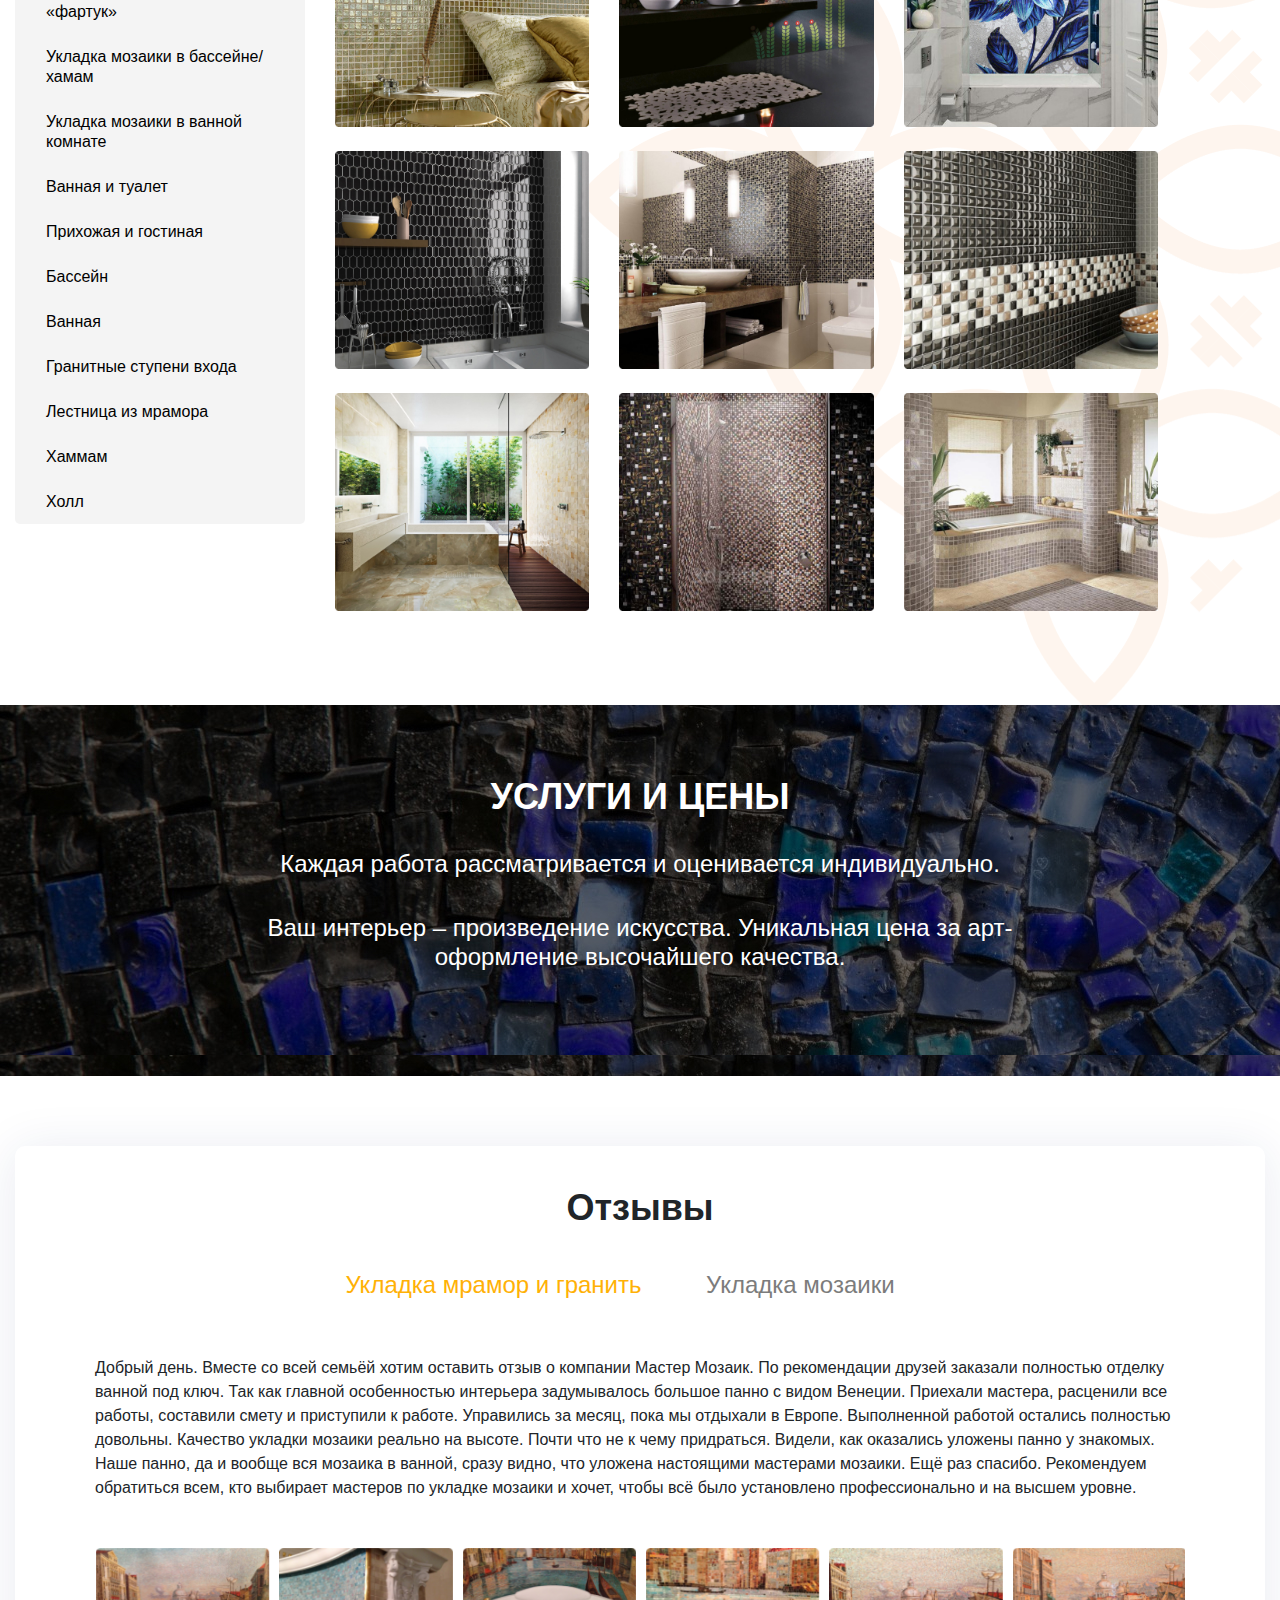
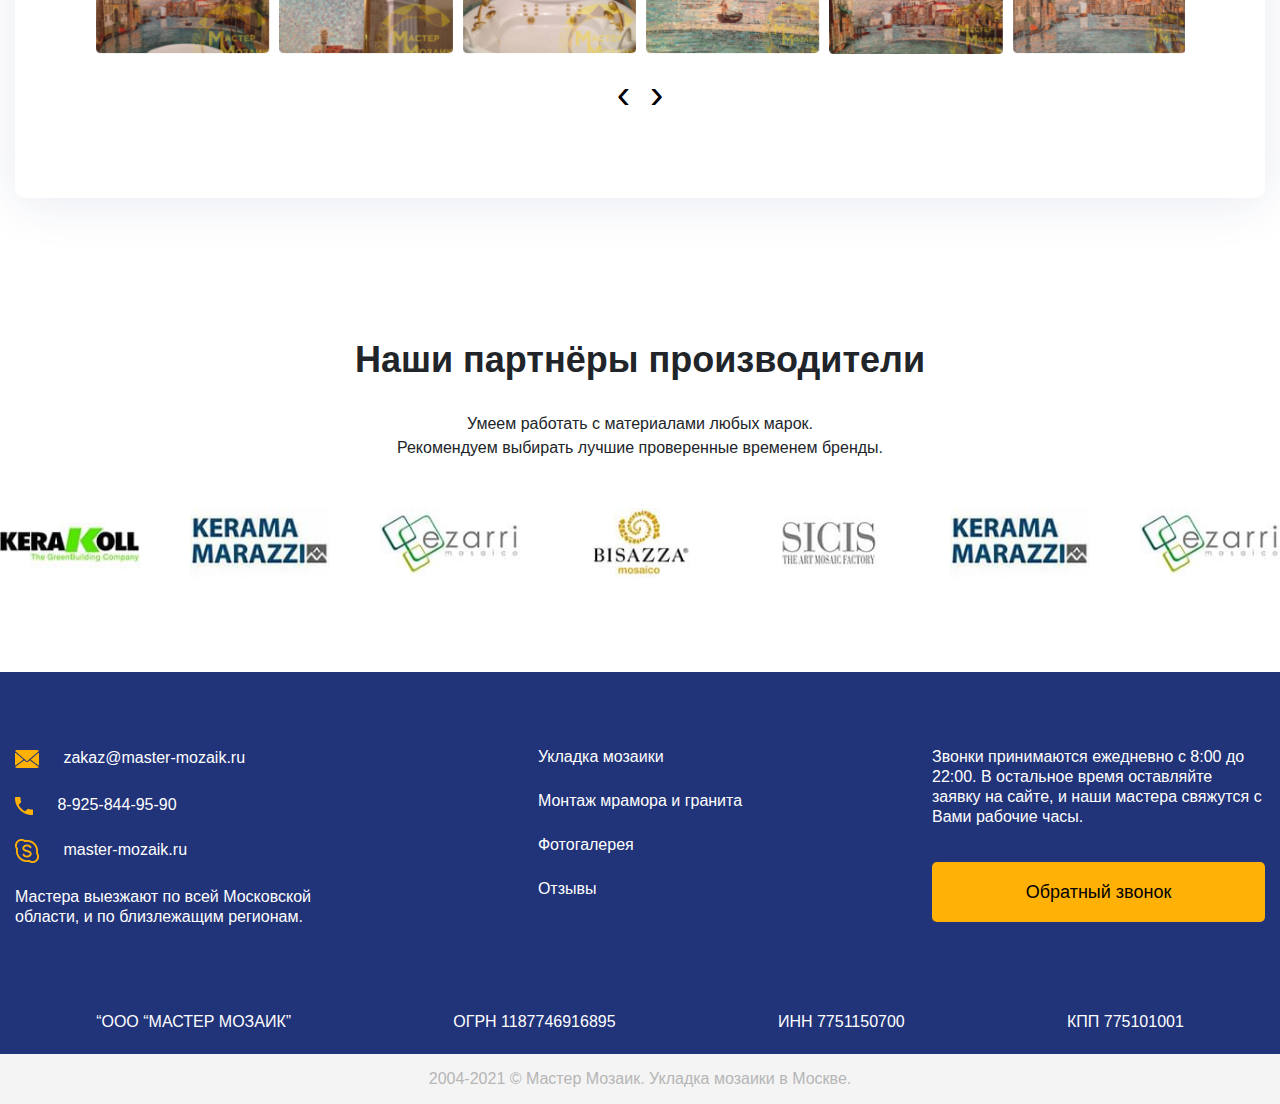
==== commit cb4baa44: "Add files via upload" ====
--- a/index.html
+++ b/index.html
@@ -1,11 +1,21 @@
 <!DOCTYPE html>
 <html lang="en">
 <head>
+  <link rel="stylesheet" href="https://cdn.jsdelivr.net/npm/@fancyapps/ui/dist/fancybox.css"/>
   <link rel="stylesheet" type="text/css" href="css/style.css">
   <meta charset="UTF-8">
   <meta name="viewport" content="width=device-width, initial-scale=1.0">
   <meta http-equiv="X-UA-Compatible" content="ie=edge">
   <title>new template</title>
+
+  <style>
+    .nav a:nth-child(+3),
+    .nav a:nth-child(+4),
+    .nav a:nth-child(+5),
+    .tel-box a{
+      color: #fff;
+    }
+  </style>
 </head>
 <body>
     <div class="mainbg"></div>
@@ -219,47 +229,66 @@
                   <div class="row">
                     <div class="col-md-4 mb-4">
                       <div class="item-box">
-                        <img src="img/gallery1.jpg" alt="">
-                      </div>
-                    </div>
-                    <div class="col-md-4 mb-4">
-                      <div class="item-box">
-                        <img src="img/gallery2.jpg" alt="">
-                      </div>
-                    </div>
-                    <div class="col-md-4 mb-4">
-                      <div class="item-box">
-                        <img src="img/gallery3.jpg" alt="">
-                      </div>
-                    </div>
-                    <div class="col-md-4 mb-4">
-                      <div class="item-box">
-                        <img src="img/gallery4.jpg" alt="">
-                      </div>
-                    </div>
-                    <div class="col-md-4 mb-4">
-                      <div class="item-box">
-                        <img src="img/gallery5.jpg" alt="">
-                      </div>
-                    </div>
-                    <div class="col-md-4 mb-4">
-                      <div class="item-box">
-                        <img src="img/gallery6.jpg" alt="">
-                      </div>
-                    </div>
-                    <div class="col-md-4 mb-4">
-                      <div class="item-box">
-                        <img src="img/gallery7.jpg" alt="">
-                      </div>
-                    </div>
-                    <div class="col-md-4 mb-4">
-                      <div class="item-box">
-                        <img src="img/gallery8.jpg" alt="">
-                      </div>
-                    </div>
-                    <div class="col-md-4 mb-4">
-                      <div class="item-box">
-                        <img src="img/gallery9.jpg" alt="">
+                        <a href="img/gallery1.jpg" data-fancybox="gallery1">
+                          <img src="img/gallery1.jpg" alt="">
+                        </a>
+
+                      </div>
+                    </div>
+                    <div class="col-md-4 mb-4">
+                      <div class="item-box">
+                        <a href="img/gallery2.jpg" data-fancybox="gallery1">
+                          <img src="img/gallery2.jpg" alt="">
+                        </a>
+                      </div>
+                    </div>
+                    <div class="col-md-4 mb-4">
+                      <div class="item-box">
+                        <a href="img/gallery3.jpg" data-fancybox="gallery1">
+                          <img src="img/gallery3.jpg" alt="">
+                        </a>
+                      </div>
+                    </div>
+                    <div class="col-md-4 mb-4">
+                      <div class="item-box">
+                        <a href="img/gallery4.jpg" data-fancybox="gallery1">
+                          <img src="img/gallery4.jpg" alt="">
+                        </a>
+                      </div>
+                    </div>
+                    <div class="col-md-4 mb-4">
+                      <div class="item-box">
+                        <a href="img/gallery5.jpg" data-fancybox="gallery1">
+                          <img src="img/gallery5.jpg" alt="">
+                        </a>
+                      </div>
+                    </div>
+                    <div class="col-md-4 mb-4">
+                      <div class="item-box">
+                        <a href="img/gallery6.jpg" data-fancybox="gallery1">
+                          <img src="img/gallery6.jpg" alt="">
+                        </a>
+                      </div>
+                    </div>
+                    <div class="col-md-4 mb-4">
+                      <div class="item-box">
+                        <a href="img/gallery7.jpg" data-fancybox="gallery1">
+                          <img src="img/gallery7.jpg" alt="">
+                        </a>
+                      </div>
+                    </div>
+                    <div class="col-md-4 mb-4">
+                      <div class="item-box">
+                        <a href="img/gallery8.jpg" data-fancybox="gallery1">
+                          <img src="img/gallery8.jpg" alt="">
+                        </a>
+                      </div>
+                    </div>
+                    <div class="col-md-4 mb-4">
+                      <div class="item-box">
+                        <a href="img/gallery9.jpg" data-fancybox="gallery1">
+                          <img src="img/gallery9.jpg" alt="">
+                        </a>
                       </div>
                     </div>
                   </div>
@@ -268,32 +297,44 @@
                   <div class="row">
                     <div class="col-md-4 mb-4">
                       <div class="item-box">
-                        <img src="img/gallery4.jpg" alt="">
-                      </div>
-                    </div>
-                    <div class="col-md-4 mb-4">
-                      <div class="item-box">
-                        <img src="img/gallery5.jpg" alt="">
-                      </div>
-                    </div>
-                    <div class="col-md-4 mb-4">
-                      <div class="item-box">
-                        <img src="img/gallery6.jpg" alt="">
-                      </div>
-                    </div>
-                    <div class="col-md-4 mb-4">
-                      <div class="item-box">
-                        <img src="img/gallery7.jpg" alt="">
-                      </div>
-                    </div>
-                    <div class="col-md-4 mb-4">
-                      <div class="item-box">
-                        <img src="img/gallery8.jpg" alt="">
-                      </div>
-                    </div>
-                    <div class="col-md-4 mb-4">
-                      <div class="item-box">
-                        <img src="img/gallery9.jpg" alt="">
+                        <a href="img/gallery4.jpg" data-fancybox="gallery2">
+                          <img src="img/gallery4.jpg" alt="">
+                        </a>
+                      </div>
+                    </div>
+                    <div class="col-md-4 mb-4">
+                      <div class="item-box">
+                        <a href="img/gallery5.jpg" data-fancybox="gallery2">
+                          <img src="img/gallery5.jpg" alt="">
+                        </a>
+                      </div>
+                    </div>
+                    <div class="col-md-4 mb-4">
+                      <div class="item-box">
+                        <a href="img/gallery6.jpg" data-fancybox="gallery2">
+                          <img src="img/gallery6.jpg" alt="">
+                        </a>
+                      </div>
+                    </div>
+                    <div class="col-md-4 mb-4">
+                      <div class="item-box">
+                        <a href="img/gallery7.jpg" data-fancybox="gallery2">
+                          <img src="img/gallery7.jpg" alt="">
+                        </a>
+                      </div>
+                    </div>
+                    <div class="col-md-4 mb-4">
+                      <div class="item-box">
+                        <a href="img/gallery8.jpg" data-fancybox="gallery2">
+                          <img src="img/gallery8.jpg" alt="">
+                        </a>
+                      </div>
+                    </div>
+                    <div class="col-md-4 mb-4">
+                      <div class="item-box">
+                        <a href="img/gallery9.jpg" data-fancybox="gallery2">
+                          <img src="img/gallery9.jpg" alt="">
+                        </a>
                       </div>
                     </div>
                   </div>
@@ -375,25 +416,31 @@
             <p>
               Добрый день. Вместе со всей семьёй хотим оставить отзыв о компании Мастер Мозаик. По рекомендации друзей заказали полностью отделку ванной под ключ. Так как главной особенностью интерьера задумывалось большое панно с видом Венеции. Приехали мастера, расценили все работы, составили смету и приступили к работе. Управились за месяц, пока мы отдыхали в Европе. Выполненной работой остались полностью довольны. Качество укладки мозаики реально на высоте. Почти что не к чему придраться. Видели, как оказались уложены панно у знакомых. Наше панно, да и вообще вся мозаика в ванной, сразу видно, что уложена настоящими мастерами мозаики. Ещё раз спасибо. Рекомендуем обратиться всем, кто выбирает мастеров по укладке мозаики и хочет, чтобы всё было установлено профессионально и на высшем уровне.
             </p>
-            <div class="row mt-5 reviews-img">
-              <div class="col-md-2">
+            <div>
+
+            </div>
+            <div class="mt-5 owl-carousel owl-theme owl-loaded owl-drag">
+              <a href="img/reviews1.jpg" data-fancybox="gallery">
                 <img src="img/reviews1.jpg" alt="">
-              </div>
-              <div class="col-md-2">
+              </a>
+              <a href="img/reviews2.jpg" data-fancybox="gallery">
                 <img src="img/reviews2.jpg" alt="">
-              </div>
-              <div class="col-md-2">
+              </a>
+              <a href="img/reviews3.jpg" data-fancybox="gallery">
                 <img src="img/reviews3.jpg" alt="">
-              </div>
-              <div class="col-md-2">
+              </a>
+              <a href="img/reviews4.jpg" data-fancybox="gallery">
                 <img src="img/reviews4.jpg" alt="">
-              </div>
-              <div class="col-md-2">
+              </a>
+              <a href="img/reviews5.jpg" data-fancybox="gallery">
                 <img src="img/reviews5.jpg" alt="">
-              </div>
-              <div class="col-md-2">
+              </a>
+              <a href="img/reviews6.jpg" data-fancybox="gallery">
                 <img src="img/reviews6.jpg" alt="">
-              </div>
+              </a>
+              <a href="img/reviews4.jpg" data-fancybox="gallery">
+                <img src="img/reviews4.jpg" alt="">
+              </a>
             </div>
           </div>
           <div class="tab-pane fade" id="reviewsTabs2" role="tabpanel">
@@ -468,7 +515,7 @@
           <p>
             Звонки принимаются ежедневно с 8:00 до 22:00. В остальное время оставляйте заявку на сайте, и наши мастера свяжутся с Вами рабочие часы.
           </p>
-          <button class="btn btn-callback">
+          <button class="btn btn-callback" data-target="#callbackModal" data-toggle="modal">
             Обратный звонок
           </button>
         </div>
@@ -495,9 +542,31 @@
     </div>
   </div>
 
+
+  <!-- Modal -->
+  <div class="modal fade" id="callbackModal" tabindex="-1" role="dialog" aria-hidden="true">
+    <div class="modal-dialog" role="document">
+      <div class="modal-content">
+        <div class="modal-header">
+          <h5 class="modal-title text-center d-block w-100" id="">Заказать звонок</h5>
+          <button type="button" class="close" data-dismiss="modal" aria-label="Close">
+            <span aria-hidden="true">&times;</span>
+          </button>
+        </div>
+        <div class="callback_form">
+          <input type="text" class="form-control" id="" value="" placeholder="Введите Ваш имя">
+          <input type="text" class="form-control" id="" value="" placeholder="Введите Ваш телефона">
+          <button type="submit" class="btn link">Отправить</button>
+        </div>
+      </div>
+    </div>
+  </div>
+
+
   <script src="js/jquery-3.1.1.min.js"></script>
   <script src="js/bootstrap.min.js"></script>
   <script src="js/owl.carousel.min.js"></script>
+  <script src="https://cdn.jsdelivr.net/npm/@fancyapps/ui@4.0/dist/fancybox.umd.js"></script>
   <script src="js/app.js"></script>
 </body>
 </html>
--- a/css/style.css
+++ b/css/style.css
@@ -414,6 +414,47 @@
   color: #B6B6B6;
   padding: 15px 0;
 }
+.owl-carousel .owl-nav button{
+  font-size: 40px !important;
+  color: #000 !important;
+  margin: 10px;
+}
+.owl-carousel .owl-nav button:hover{
+  color: #FFB106 !important;
+}
+.owl-nav{
+  text-align: center;
+}
+.modal-header button{
+  position: absolute;
+  right: 5px;
+  top: -3px;
+  color: #000;
+  opacity: 1;
+  font-size: 32px;
+  padding: 0 !important;
+  z-index: 2;
+}
+.modal-header button:before{
+  content: "";
+  position: absolute;
+  width: 40px;
+  height: 40px;
+  background: #FFB106;
+  border-radius: 10px;
+  transform: rotate(-45deg);
+  z-index:-1;
+  left: -8px;
+  top: -1px;
+}
+.modal .callback_form{
+  max-width: 100%;
+  padding: 30px;
+  margin-left: 0;
+}
+.modal .callback_form:before{
+  display: none;
+}
 @media (min-width: 581px){
   #menuToggle {
     display: none;
